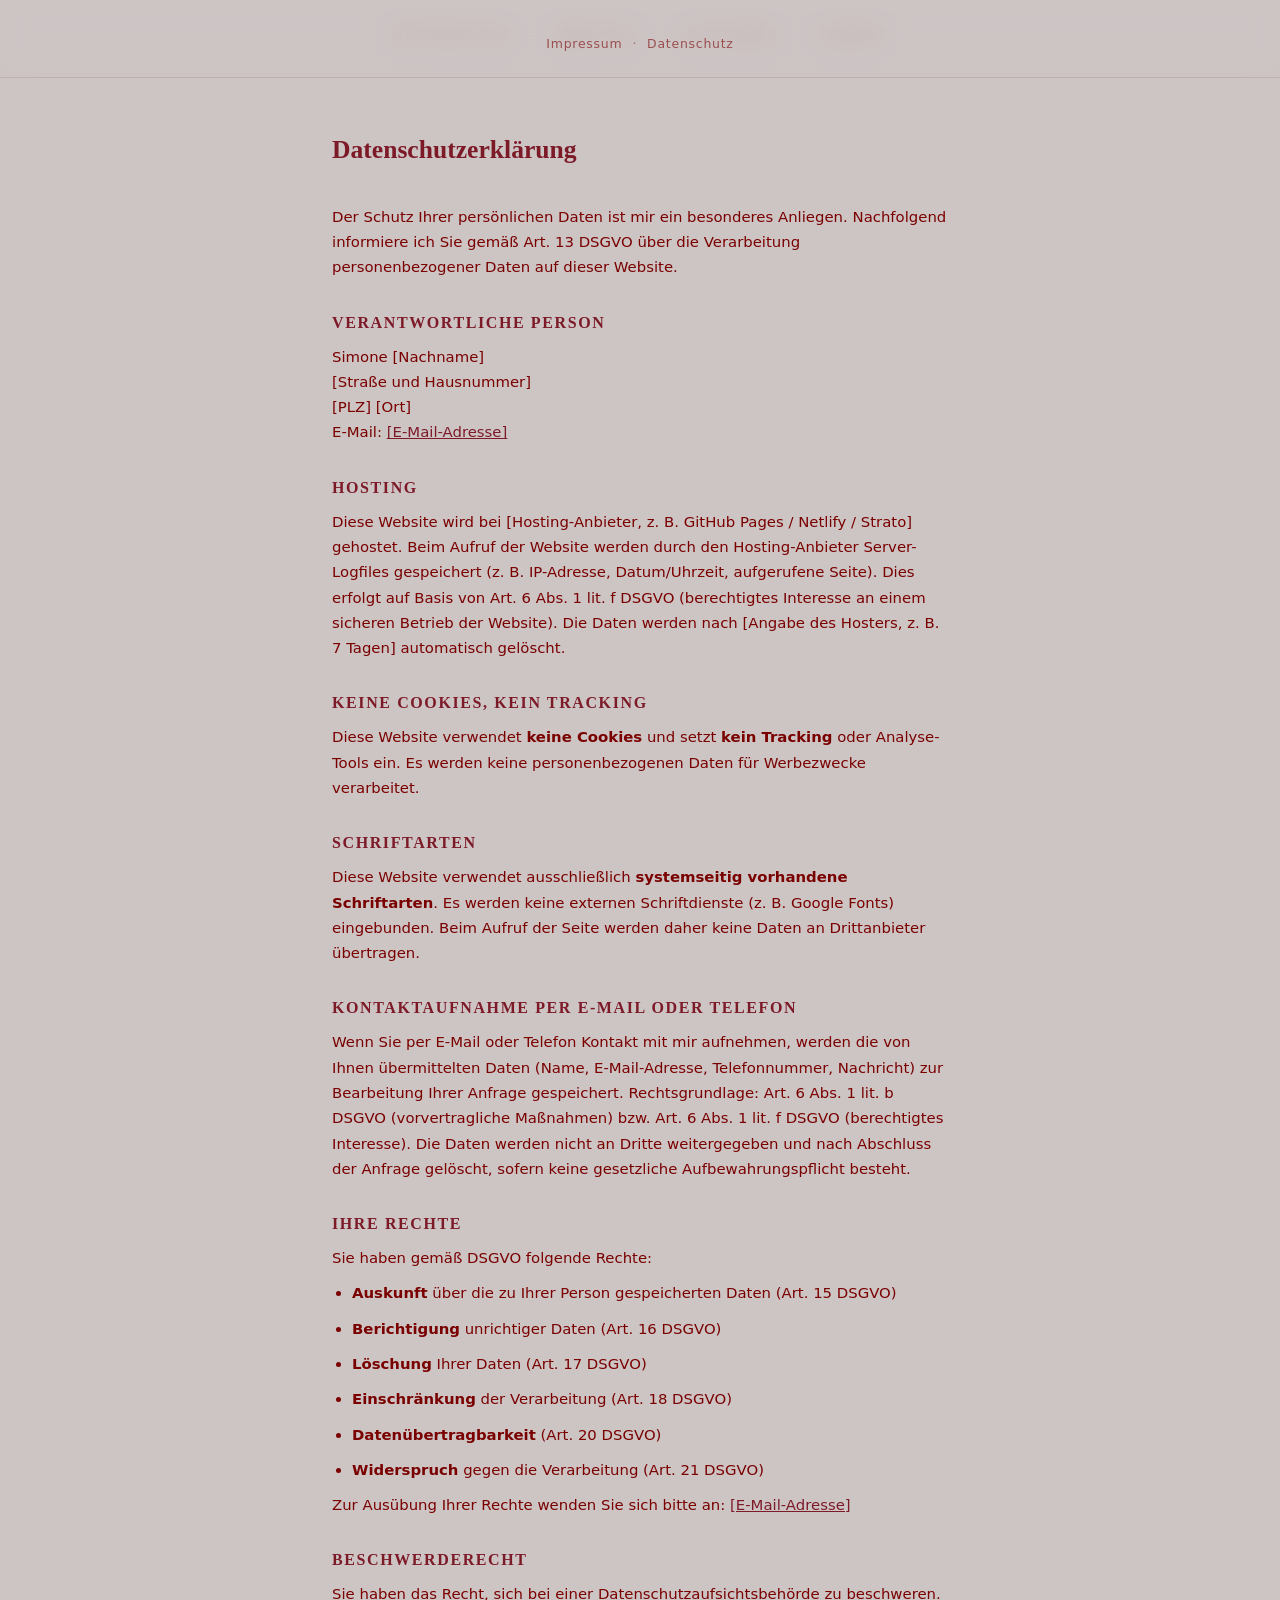
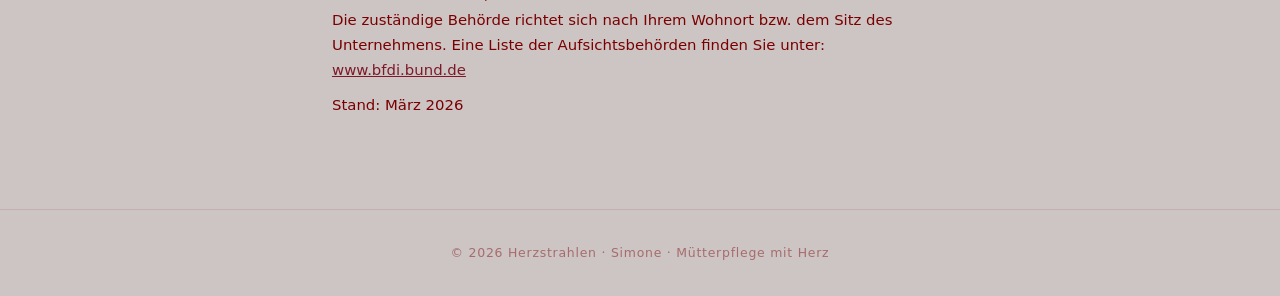
==== datenschutz.html @ 2c40bcdd "new stuff" ====
<!DOCTYPE html>
<html lang="de">
<head>
  <meta charset="UTF-8" />
  <meta name="viewport" content="width=device-width, initial-scale=1.0" />
  <title>Datenschutz – Herzstrahlen</title>
  <meta name="robots" content="noindex, nofollow" />

  <!-- Stylesheet (keine externen Schriftarten – DSGVO-konform) -->
  <link rel="stylesheet" href="css/style.css" />
  <style>
    .rechtsseite {
      max-width: 680px;
      margin: 0 auto;
      padding: calc(var(--nav-hoehe) + 60px) 32px 80px;
    }

    .rechtsseite h1 {
      font-family: Georgia, serif;
      font-size: 1.6rem;
      color: var(--rot);
      margin-bottom: 32px;
      font-weight: 700;
    }

    .rechtsseite h2 {
      font-family: Georgia, serif;
      font-size: 1rem;
      color: var(--rot);
      font-weight: 700;
      margin: 28px 0 8px;
      text-transform: uppercase;
      letter-spacing: 0.1em;
    }

    .rechtsseite p,
    .rechtsseite li {
      font-size: 0.93rem;
      margin-bottom: 10px;
      line-height: 1.7;
    }

    .rechtsseite ul {
      padding-left: 20px;
      margin-bottom: 10px;
    }

    .rechtsseite a {
      color: var(--rot);
    }

    @media (max-width: 700px) {
      .rechtsseite { padding-left: 20px; padding-right: 20px; }
    }
  </style>
</head>
<body>

  <!-- ── Sprunglink für Screenreader (WCAG 2.4.1) ── -->
  <a class="skip-link" href="#hauptinhalt">Zum Hauptinhalt springen</a>

  <!-- ── Navigation ── -->
  <nav id="navbar">
    <ul id="nav-menue">
      <li><a href="index.html#muetterpflege">Mütterpflege</a></li>
      <li><a href="index.html#ueber-mich">Über mich</a></li>
      <li><a href="index.html#leistungen">Leistungen</a></li>
      <li><a href="index.html#kontakt">Kontakt</a></li>
    </ul>
    <button class="nav-toggle" id="nav-hamburger" aria-label="Menü öffnen">
      <span></span><span></span><span></span>
    </button>
  </nav>

  <main id="hauptinhalt">
    <div class="rechtsseite">

      <h1>Datenschutzerklärung</h1>

      <p>
        Der Schutz Ihrer persönlichen Daten ist mir ein besonderes Anliegen. Nachfolgend informiere ich Sie
        gemäß Art. 13 DSGVO über die Verarbeitung personenbezogener Daten auf dieser Website.
      </p>

      <h2>Verantwortliche Person</h2>
      <p>
        Simone [Nachname]<br />
        [Straße und Hausnummer]<br />
        [PLZ] [Ort]<br />
        E-Mail: <a href="mailto:[E-Mail-Adresse]">[E-Mail-Adresse]</a>
      </p>

      <h2>Hosting</h2>
      <p>
        Diese Website wird bei [Hosting-Anbieter, z. B. GitHub Pages / Netlify / Strato] gehostet.
        Beim Aufruf der Website werden durch den Hosting-Anbieter Server-Logfiles gespeichert
        (z. B. IP-Adresse, Datum/Uhrzeit, aufgerufene Seite). Dies erfolgt auf Basis von
        Art. 6 Abs. 1 lit. f DSGVO (berechtigtes Interesse an einem sicheren Betrieb der Website).
        Die Daten werden nach [Angabe des Hosters, z. B. 7 Tagen] automatisch gelöscht.
      </p>

      <h2>Keine Cookies, kein Tracking</h2>
      <p>
        Diese Website verwendet <strong>keine Cookies</strong> und setzt <strong>kein Tracking</strong>
        oder Analyse-Tools ein. Es werden keine personenbezogenen Daten für Werbezwecke verarbeitet.
      </p>

      <h2>Schriftarten</h2>
      <p>
        Diese Website verwendet ausschließlich <strong>systemseitig vorhandene Schriftarten</strong>.
        Es werden keine externen Schriftdienste (z. B. Google Fonts) eingebunden.
        Beim Aufruf der Seite werden daher keine Daten an Drittanbieter übertragen.
      </p>

      <h2>Kontaktaufnahme per E-Mail oder Telefon</h2>
      <p>
        Wenn Sie per E-Mail oder Telefon Kontakt mit mir aufnehmen, werden die von Ihnen übermittelten Daten
        (Name, E-Mail-Adresse, Telefonnummer, Nachricht) zur Bearbeitung Ihrer Anfrage gespeichert.
        Rechtsgrundlage: Art. 6 Abs. 1 lit. b DSGVO (vorvertragliche Maßnahmen) bzw.
        Art. 6 Abs. 1 lit. f DSGVO (berechtigtes Interesse).
        Die Daten werden nicht an Dritte weitergegeben und nach Abschluss der Anfrage gelöscht,
        sofern keine gesetzliche Aufbewahrungspflicht besteht.
      </p>

      <h2>Ihre Rechte</h2>
      <p>Sie haben gemäß DSGVO folgende Rechte:</p>
      <ul>
        <li><strong>Auskunft</strong> über die zu Ihrer Person gespeicherten Daten (Art. 15 DSGVO)</li>
        <li><strong>Berichtigung</strong> unrichtiger Daten (Art. 16 DSGVO)</li>
        <li><strong>Löschung</strong> Ihrer Daten (Art. 17 DSGVO)</li>
        <li><strong>Einschränkung</strong> der Verarbeitung (Art. 18 DSGVO)</li>
        <li><strong>Datenübertragbarkeit</strong> (Art. 20 DSGVO)</li>
        <li><strong>Widerspruch</strong> gegen die Verarbeitung (Art. 21 DSGVO)</li>
      </ul>
      <p>
        Zur Ausübung Ihrer Rechte wenden Sie sich bitte an:
        <a href="mailto:[E-Mail-Adresse]">[E-Mail-Adresse]</a>
      </p>

      <h2>Beschwerderecht</h2>
      <p>
        Sie haben das Recht, sich bei einer Datenschutzaufsichtsbehörde zu beschweren.
        Die zuständige Behörde richtet sich nach Ihrem Wohnort bzw. dem Sitz des Unternehmens.
        Eine Liste der Aufsichtsbehörden finden Sie unter:
        <a href="https://www.bfdi.bund.de" target="_blank" rel="noopener noreferrer">www.bfdi.bund.de</a>
      </p>

      <p>Stand: März 2026</p>

    </div>
  </main>

  <!-- ── Fußzeile ── -->
  <footer>
    <p>© 2026 Herzstrahlen · Simone · Mütterpflege mit Herz</p>
    <nav class="footer-nav" aria-label="Rechtliches">
      <a href="impressum.html">Impressum</a>
      <span aria-hidden="true">·</span>
      <a href="datenschutz.html">Datenschutz</a>
    </nav>
  </footer>

  <!-- Skript -->
  <script src="js/main.js"></script>

</body>
</html>
---- css/style.css ----
/* ============================================================
   Herzstrahlen – Hauptstylesheet
   Autorin: Simone | Mütterpflege mit Herz
   ============================================================ */


/* ── WCAG: Skip-Link (unsichtbar außer bei Fokus) ── */

.skip-link {
  position: absolute;
  top: -100px;
  left: 16px;
  padding: 8px 16px;
  background: var(--rot);
  color: #fff;
  font-size: 0.85rem;
  border-radius: 4px;
  text-decoration: none;
  z-index: 9999;
  transition: top .2s;
}

.skip-link:focus {
  top: 16px;
}

/* WCAG: Fokus-Stile für alle interaktiven Elemente */
a:focus-visible,
button:focus-visible {
  outline: 2px solid var(--rot);
  outline-offset: 3px;
  border-radius: 2px;
}


/* ── Grundeinstellungen ── */

*, *::before, *::after {
  box-sizing: border-box;
  margin: 0;
  padding: 0;
}

:root {
  --hintergrund: #cdc4c4;
  --rot:         #7d1a28;
  --schrift:     #7a0000;
  --kreis:       #dcccc0;
  --nav-hoehe:   68px;
}

html {
  scroll-behavior: smooth;
}

body {
  background-color: var(--hintergrund);
  color: var(--schrift);
  /* Systemschriften – kein externer Server, DSGVO-konform */
  font-family: system-ui, -apple-system, 'Segoe UI', Helvetica, Arial, sans-serif;
  font-weight: 300;
  line-height: 1.75;
}


/* ── Navigation ── */

nav {
  position: fixed;
  top: 0; left: 0; right: 0;
  height: var(--nav-hoehe);
  background: rgba(205, 196, 196, 0.75);
  backdrop-filter: blur(14px);
  -webkit-backdrop-filter: blur(14px);
  border-bottom: 1px solid rgba(125, 26, 40, .12);
  display: flex;
  align-items: center;
  justify-content: center;
  padding: 0 32px;
  z-index: 100;
  transition: background .35s, box-shadow .35s;
}

/* Scrolled-Zustand – etwas dunkler & mit Schatten */
nav.gescrollt {
  background: rgba(195, 185, 185, 0.92);
  box-shadow: 0 2px 20px rgba(122, 0, 0, .08);
}

nav ul {
  list-style: none;
  display: flex;
  gap: 40px;
  align-items: center;
}

nav ul li {
  position: relative;
}

nav ul li a {
  text-decoration: none;
  font-size: 0.75rem;
  font-weight: 400;
  letter-spacing: 0.18em;
  text-transform: uppercase;
  color: var(--schrift);
  padding: 4px 0;
  transition: color .25s;
}

/* Unterstrich-Animation beim Hover */
nav ul li a::after {
  content: '';
  position: absolute;
  bottom: -2px;
  left: 0;
  width: 0;
  height: 1px;
  background: var(--rot);
  transition: width .3s ease;
}

nav ul li a:hover { color: var(--rot); }
nav ul li a:hover::after { width: 100%; }

/* Aktiver Menüpunkt */
nav ul li a.aktiv {
  color: var(--rot);
}
nav ul li a.aktiv::after {
  width: 100%;
}

/* Hamburger-Button */
.nav-toggle {
  display: none;
  flex-direction: column;
  gap: 5px;
  cursor: pointer;
  background: none;
  border: none;
  padding: 4px;
}

.nav-toggle span {
  display: block;
  width: 24px;
  height: 2px;
  background: var(--rot);
  border-radius: 2px;
  transition: transform .3s, opacity .3s;
}

/* Mobiles Menü – geöffneter Zustand */
.nav-offen ul {
  display: flex;
  flex-direction: column;
  position: fixed;
  top: var(--nav-hoehe);
  left: 0; right: 0;
  background: var(--hintergrund);
  padding: 24px 32px 32px;
  border-bottom: 1px solid rgba(125, 26, 40, .15);
  gap: 20px;
}

.nav-offen .nav-toggle span:nth-child(1) { transform: translateY(7px) rotate(45deg); }
.nav-offen .nav-toggle span:nth-child(2) { opacity: 0; }
.nav-offen .nav-toggle span:nth-child(3) { transform: translateY(-7px) rotate(-45deg); }


/* ── Hero / Startbereich ── */

#start {
  padding-top: calc(var(--nav-hoehe) + 56px);
  padding-bottom: 64px;
  max-width: 760px;
  margin: 0 auto;
  padding-left: 32px;
  padding-right: 32px;
  text-align: center;
}

.hero-logo {
  display: block;
  margin: 0 auto 0px;
  width: 920px;
  max-width: 90%;
}

#start p {
  font-size: clamp(0.95rem, 2.5vw, 1.05rem);
  max-width: 580px;
  text-align: center;
  margin: 0 auto;
}

/* CTA-Button */
.cta-button {
  display: inline-block;
  margin-top: 32px;
  padding: 12px 32px;
  border: 1.5px solid var(--rot);
  color: var(--rot);
  text-decoration: none;
  font-size: 0.8rem;
  letter-spacing: 0.14em;
  text-transform: uppercase;
  transition: background .2s, color .2s;
  border-radius: 2px;
}

.cta-button:hover {
  background: var(--rot);
  color: #fff;
}


/* ── Sektionen (allgemein) ── */

.sektion {
  max-width: 820px;
  margin: 0 auto;
  padding: 80px 32px;
  border-top: 1px solid rgba(125, 26, 40, .12);
}

/* Kreis-Überschrift */
.titel-wrap {
  display: flex;
  justify-content: center;
  margin-bottom: 52px;
}

.titel-kreis {
  width: 160px;
  height: 160px;
  background-color: var(--kreis);
  border-radius: 50%;
  display: flex;
  align-items: center;
  justify-content: center;
  padding: 20px;
}

.titel-kreis h2 {
    font-family: Georgia, 'Times New Roman', serif;
  font-size: 0.9rem;
  font-weight: 700;
  letter-spacing: 0.12em;
  text-transform: uppercase;
  color: var(--rot);
  text-align: center;
  line-height: 1.5;
}


/* ── Mütterpflege-Bereich ── */

.muetterpflege-layout {
  display: grid;
  grid-template-columns: 1fr 1fr;
  gap: 48px;
  align-items: center;
}

.muetterpflege-text p {
  font-size: 0.93rem;
  margin-bottom: 16px;
}

.muetterpflege-bild {
  display: flex;
  flex-direction: column;
  align-items: center;
  gap: 12px;
}

.muetterpflege-bild img {
  width: 100% !important;
  height: auto !important;
}

.muetterpflege-bild .bildunterschrift {
  font-family: Georgia, 'Palatino Linotype', serif;
  font-style: italic;
  font-size: 1.1rem;
  color: var(--schrift);
  text-align: center;
}


/* ── Über-mich-Bereich ── */

.ueber-text p {
  font-size: 0.93rem;
  margin-bottom: 14px;
}


/* ── Leistungen ── */

.leistungen-raster {
  display: grid;
  grid-template-columns: 1fr 1fr;
  gap: 24px;
}

.leistung-karte {
  background: rgba(255, 255, 255, .18);
  border: 1px solid rgba(125, 26, 40, .1);
  border-radius: 8px;
  padding: 24px 22px;
}

.leistung-karte h3 {
  font-family: Georgia, 'Times New Roman', serif;
  font-size: 0.85rem;
  letter-spacing: 0.08em;
  text-transform: uppercase;
  color: var(--rot);
  margin-bottom: 10px;
}

.leistung-karte p {
  font-size: 0.88rem;
  line-height: 1.65;
}


/* ── Kontakt ── */

#kontakt {
  text-align: center;
}

.kontakt-kreis {
  width: 230px !important;
  height: 230px !important;
  flex-direction: column;
  gap: 14px;
}

.kontakt-kreis-icons {
  display: flex;
  gap: 20px;
  align-items: center;
  justify-content: center;
}

.kontakt-kreis-icons a {
  display: flex;
  transition: transform .25s;
}

.kontakt-kreis-icons a:hover {
  transform: scale(1.15);
}

#kontakt p {
  font-size: 0.93rem;
  margin-top: 20px;
}


/* ── Fußzeile ── */

footer {
  text-align: center;
  padding: 32px 20px;
  font-size: 0.78rem;
  letter-spacing: 0.06em;
  color: rgba(122, 0, 0, .45);
  border-top: 1px solid rgba(125, 26, 40, .12);
}

.footer-nav {
  margin-top: 10px;
  display: flex;
  justify-content: center;
  align-items: center;
  gap: 10px;
}

.footer-nav a {
  color: rgba(122, 0, 0, .6);
  text-decoration: none;
  font-size: 0.78rem;
  letter-spacing: 0.06em;
  transition: color .2s;
}

.footer-nav a:hover {
  color: var(--rot);
}


/* ── Responsive – Tablet & Smartphone ── */

@media (max-width: 700px) {
  /* Navigation: Hamburger anzeigen, Links verstecken */
  nav ul { display: none; }
  .nav-toggle { display: flex; }
  nav { padding: 0 20px; }

  /* Hero */
  #start { padding-left: 20px; padding-right: 20px; }
  .hero-logo { width: 340px; }

  /* Mütterpflege: einspaltig + Bild zentriert */
  .muetterpflege-layout { grid-template-columns: 1fr; }
  .muetterpflege-bild {
    flex-direction: column;
    align-items: center;
    gap: 12px;
  }
  .muetterpflege-bild img { max-width: 90%; }

  /* Leistungen: einspaltig */
  .leistungen-raster { grid-template-columns: 1fr; }

  /* Sektionen */
  .sektion { padding: 60px 20px; }
}

@media (max-width: 440px) {
  .titel-kreis { width: 140px; height: 140px; }
}
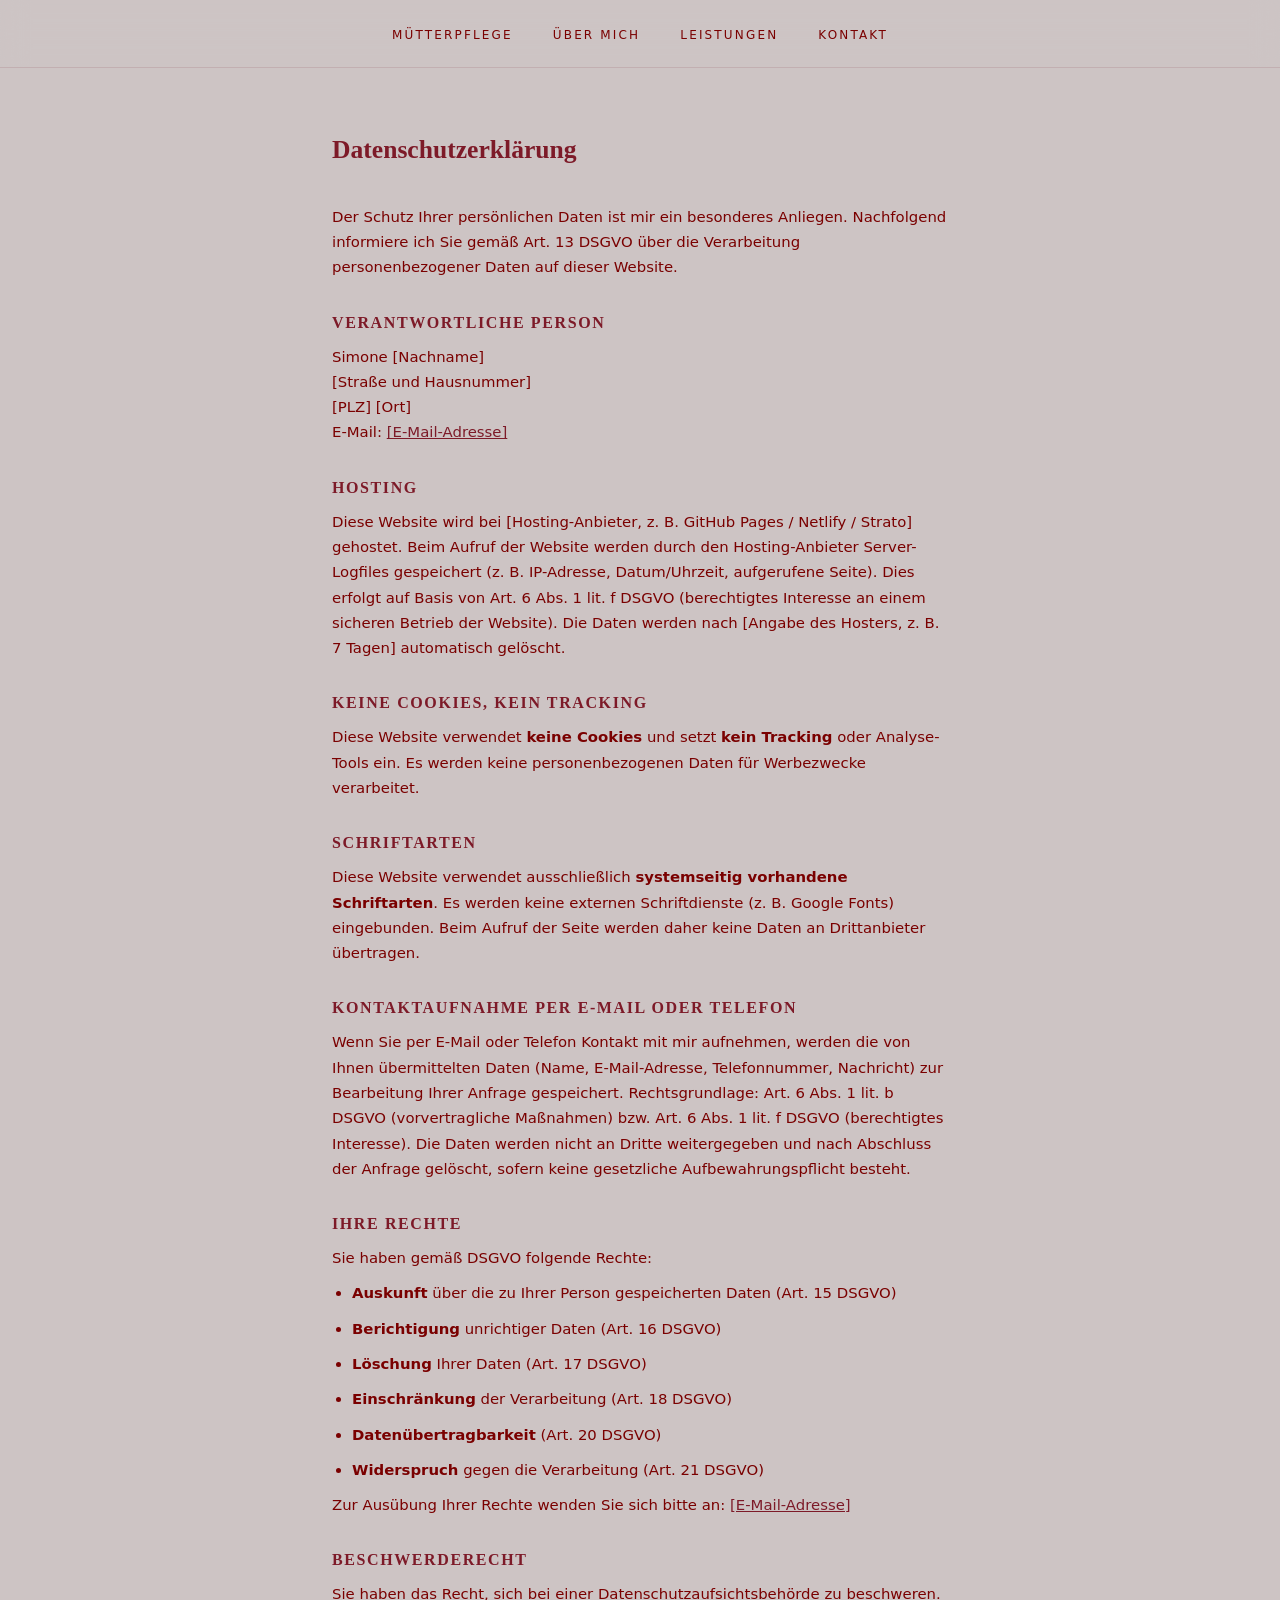
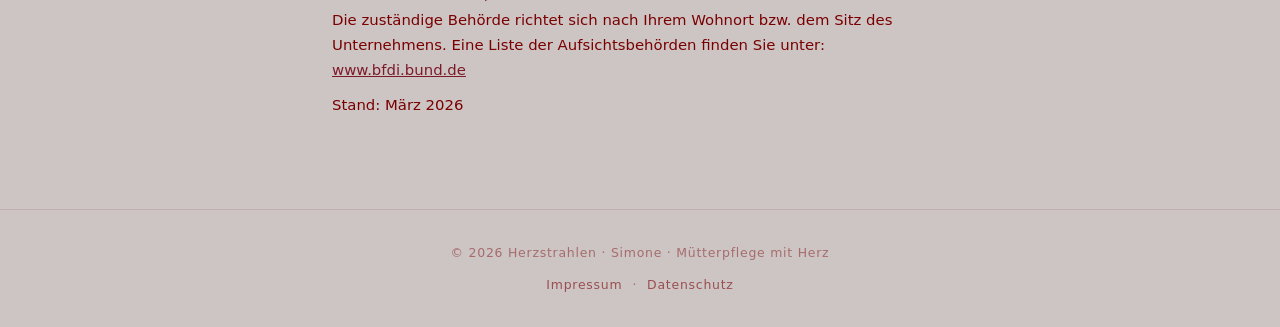
==== commit 57f246a3: "footer to bot" ====
--- a/datenschutz.html
+++ b/datenschutz.html
@@ -153,11 +153,11 @@
   <!-- ── Fußzeile ── -->
   <footer>
     <p>© 2026 Herzstrahlen · Simone · Mütterpflege mit Herz</p>
-    <nav class="footer-nav" aria-label="Rechtliches">
+    <div class="footer-nav">
       <a href="impressum.html">Impressum</a>
       <span aria-hidden="true">·</span>
       <a href="datenschutz.html">Datenschutz</a>
-    </nav>
+    </div>
   </footer>
 
   <!-- Skript -->
--- a/css/style.css
+++ b/css/style.css
@@ -406,7 +406,7 @@
 
   /* Hero */
   #start { padding-left: 20px; padding-right: 20px; }
-  .hero-logo { width: 340px; }
+  .hero-logo { width: min(440px, 92vw); }
 
   /* Mütterpflege: einspaltig + Bild zentriert */
   .muetterpflege-layout { grid-template-columns: 1fr; }
